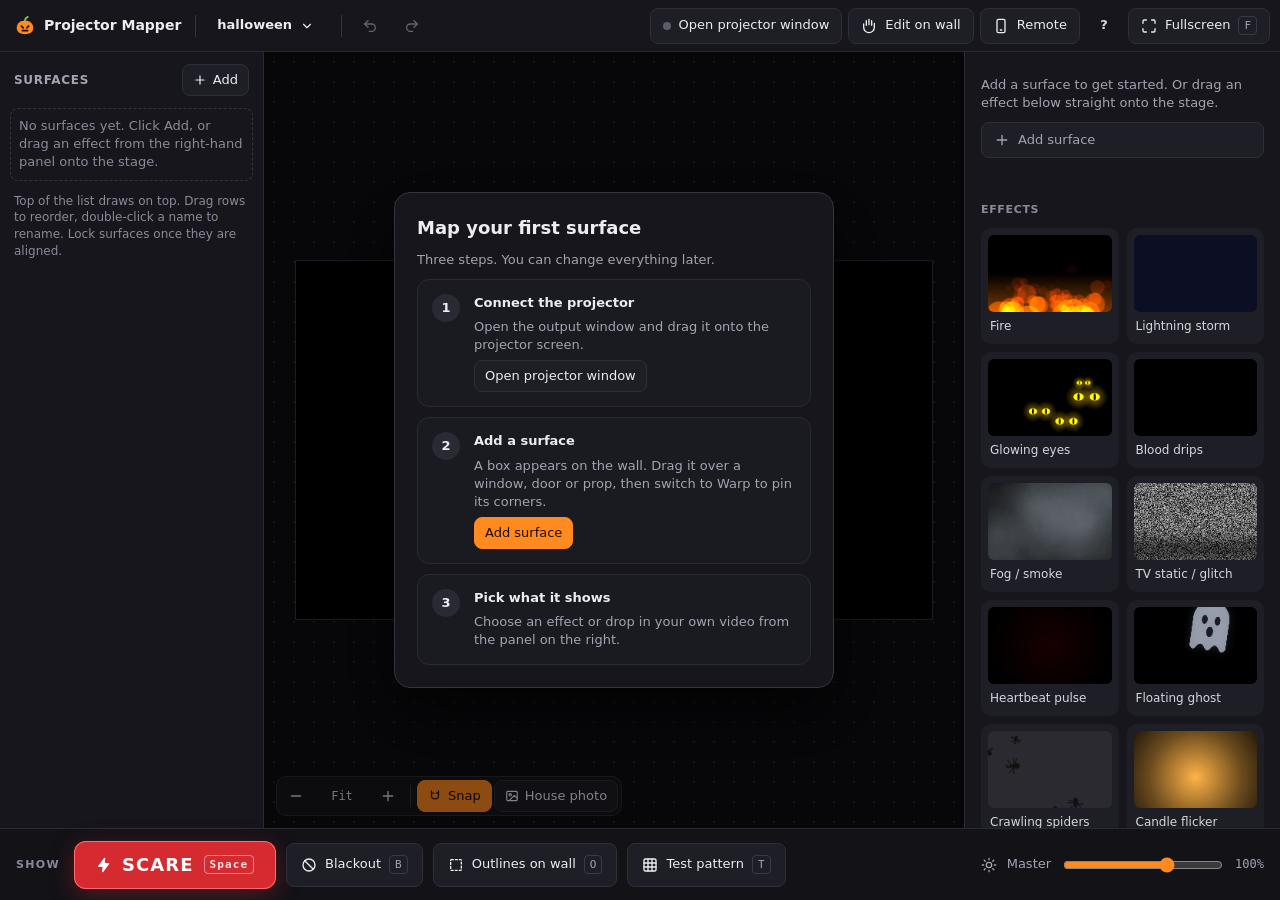
==== index.html @ 50396c82 "Build the redesigned editor Rebuilds the editor around a stage-first layout:  - Move, resize (8 hand" ====
<!doctype html>
<html lang="en">
<head>
<meta charset="utf-8">
<meta name="viewport" content="width=device-width, initial-scale=1">
<title>Projector Mapper</title>
<link rel="icon" href="data:,">
<link rel="stylesheet" href="css/style.css">
</head>
<body>
<svg width="0" height="0" style="position:absolute" aria-hidden="true">
  <defs>
    <symbol id="i-undo" viewBox="0 0 24 24"><path d="M9 14 4 9l5-5"/><path d="M4 9h10.5a5.5 5.5 0 0 1 0 11H11"/></symbol>
    <symbol id="i-redo" viewBox="0 0 24 24"><path d="m15 14 5-5-5-5"/><path d="M20 9H9.5a5.5 5.5 0 0 0 0 11H13"/></symbol>
    <symbol id="i-chev" viewBox="0 0 24 24"><path d="m6 9 6 6 6-6"/></symbol>
    <symbol id="i-max" viewBox="0 0 24 24"><path d="M8 3H5a2 2 0 0 0-2 2v3M21 8V5a2 2 0 0 0-2-2h-3M3 16v3a2 2 0 0 0 2 2h3M16 21h3a2 2 0 0 0 2-2v-3"/></symbol>
    <symbol id="i-min" viewBox="0 0 24 24"><path d="M8 3v3a2 2 0 0 1-2 2H3M21 8h-3a2 2 0 0 1-2-2V3M3 16h3a2 2 0 0 1 2 2v3M16 21v-3a2 2 0 0 1 2-2h3"/></symbol>
    <symbol id="i-phone" viewBox="0 0 24 24"><rect x="6" y="2" width="12" height="20" rx="2"/><path d="M11 18h2"/></symbol>
    <symbol id="i-eye" viewBox="0 0 24 24"><path d="M2 12s3.5-7 10-7 10 7 10 7-3.5 7-10 7S2 12 2 12z"/><circle cx="12" cy="12" r="3"/></symbol>
    <symbol id="i-eyeoff" viewBox="0 0 24 24"><path d="M2 12s3.5-7 10-7 10 7 10 7-3.5 7-10 7S2 12 2 12z"/><circle cx="12" cy="12" r="3"/><path d="M3 3l18 18"/></symbol>
    <symbol id="i-lock" viewBox="0 0 24 24"><rect x="4" y="11" width="16" height="10" rx="2"/><path d="M8 11V7a4 4 0 0 1 8 0v4"/></symbol>
    <symbol id="i-unlock" viewBox="0 0 24 24"><rect x="4" y="11" width="16" height="10" rx="2"/><path d="M8 11V7a4 4 0 0 1 7.5-2"/></symbol>
    <symbol id="i-plus" viewBox="0 0 24 24"><path d="M12 5v14M5 12h14"/></symbol>
    <symbol id="i-minus" viewBox="0 0 24 24"><path d="M5 12h14"/></symbol>
    <symbol id="i-resize" viewBox="0 0 24 24"><path d="M5 9l-3 3 3 3M9 5l3-3 3 3M15 19l-3 3-3-3M19 9l3 3-3 3M2 12h20M12 2v20"/></symbol>
    <symbol id="i-warp" viewBox="0 0 24 24"><path d="M4 5l16 3-2 12-13-3z"/></symbol>
    <symbol id="i-copy" viewBox="0 0 24 24"><rect x="9" y="9" width="12" height="12" rx="2"/><path d="M5 15V5a2 2 0 0 1 2-2h10"/></symbol>
    <symbol id="i-trash" viewBox="0 0 24 24"><path d="M3 6h18M8 6V4h8v2M6 6l1 14h10l1-14"/></symbol>
    <symbol id="i-zap" viewBox="0 0 24 24"><path d="M13 2 4 14h7l-1 8 9-12h-7z" fill="currentColor"/></symbol>
    <symbol id="i-black" viewBox="0 0 24 24"><circle cx="12" cy="12" r="9"/><path d="M5.6 5.6l12.8 12.8"/></symbol>
    <symbol id="i-outline" viewBox="0 0 24 24"><rect x="4" y="4" width="16" height="16" rx="1" stroke-dasharray="3 3"/></symbol>
    <symbol id="i-grid" viewBox="0 0 24 24"><rect x="3" y="3" width="18" height="18" rx="2"/><path d="M3 9h18M3 15h18M9 3v18M15 3v18"/></symbol>
    <symbol id="i-sun" viewBox="0 0 24 24"><circle cx="12" cy="12" r="4"/><path d="M12 2v2M12 20v2M2 12h2M20 12h2M4.9 4.9l1.4 1.4M17.7 17.7l1.4 1.4M4.9 19.1l1.4-1.4M17.7 6.3l1.4-1.4"/></symbol>
    <symbol id="i-magnet" viewBox="0 0 24 24"><path d="M6 3v8a6 6 0 0 0 12 0V3"/><path d="M6 7h4M14 7h4"/></symbol>
    <symbol id="i-image" viewBox="0 0 24 24"><rect x="3" y="4" width="18" height="16" rx="2"/><circle cx="9" cy="10" r="2"/><path d="M21 16l-5-5-9 9"/></symbol>
    <symbol id="i-check" viewBox="0 0 24 24"><path d="M20 6 9 17l-5-5"/></symbol>
    <symbol id="i-play" viewBox="0 0 24 24"><path d="M7 4v16l13-8z" fill="currentColor"/></symbol>
    <symbol id="i-projector" viewBox="0 0 24 24"><rect x="2" y="7" width="20" height="10" rx="2"/><circle cx="16" cy="12" r="2.5"/><path d="M6 17v2M18 17v2"/></symbol>
    <symbol id="i-hand" viewBox="0 0 24 24"><path d="M12 2v8M8 4v7M16 4v7M4 9v5a8 8 0 0 0 16 0V8"/></symbol>
    <symbol id="i-upload" viewBox="0 0 24 24"><path d="M12 16V4M7 9l5-5 5 5M4 20h16"/></symbol>
    <symbol id="i-grip" viewBox="0 0 24 24"><circle cx="9" cy="6" r="1"/><circle cx="15" cy="6" r="1"/><circle cx="9" cy="12" r="1"/><circle cx="15" cy="12" r="1"/><circle cx="9" cy="18" r="1"/><circle cx="15" cy="18" r="1"/></symbol>
  </defs>
</svg>

<header class="topbar">
  <div class="brand">
    <svg class="logo" viewBox="0 0 24 24" aria-hidden="true"><path d="M12 6c5 0 9 3 9 8s-4 7-9 7-9-2-9-7 4-8 9-8z" fill="#ff8a1f"/><path d="M12 6c0-2 1-3 3-4" stroke="#7bbf5a" stroke-width="2" fill="none" stroke-linecap="round"/><path d="M8 12l2 2M16 12l-2 2M9 17h6" stroke="#1a0d00" stroke-width="1.8" stroke-linecap="round"/></svg>
    <span>Projector Mapper</span>
  </div>
  <span class="vsep"></span>
  <div class="menu-wrap">
    <button id="projBtn" class="ghost strong" aria-haspopup="true" aria-expanded="false"><span id="projTitle">halloween</span><svg class="i sm"><use href="#i-chev"/></svg></button>
    <div id="projMenu" class="popover" hidden>
      <label class="pfield">Project name<input id="projName" type="text" spellcheck="false"></label>
      <button id="mSave" class="mi">Save to this computer<kbd>Ctrl S</kbd></button>
      <button id="mNew" class="mi">New empty project</button>
      <div class="msub">Open a saved project</div>
      <div id="projList" class="mlist"></div>
      <div class="mrow"><button id="mExport" class="btn sm">Export JSON</button><button id="mImport" class="btn sm">Import JSON</button></div>
    </div>
  </div>
  <span id="saveStatus" class="dim small"></span>
  <span class="vsep"></span>
  <button id="btnUndo" class="icon" aria-label="Undo" title="Undo · Ctrl+Z"><svg class="i"><use href="#i-undo"/></svg></button>
  <button id="btnRedo" class="icon" aria-label="Redo" title="Redo · Ctrl+Shift+Z"><svg class="i"><use href="#i-redo"/></svg></button>
  <div class="spacer"></div>
  <button id="btnOutput" class="btn outpill" title="Open or focus the projector window"><span class="dot"></span><span id="outStatus">Open projector window</span></button>
  <button id="btnWall" class="btn" aria-pressed="false" title="Show handles on the projector and drag them there, while looking at the real object"><svg class="i"><use href="#i-hand"/></svg>Edit on wall</button>
  <div class="menu-wrap">
    <button id="btnRemote" class="btn" aria-haspopup="true" aria-expanded="false"><svg class="i"><use href="#i-phone"/></svg>Remote</button>
    <div id="remoteMenu" class="popover right" hidden>
      <div class="ptitle">Phone remote</div>
      <p class="dim">On a phone on the same Wi‑Fi, open:</p>
      <code id="remoteUrl" class="bigcode">…</code>
      <p class="dim small">Big SCARE, BLACKOUT and outline buttons. Works while this editor is open.</p>
    </div>
  </div>
  <button id="btnHelp" class="icon" aria-label="Keyboard shortcuts" title="Keyboard shortcuts · ?"><b>?</b></button>
  <button id="btnFull" class="btn" title="Fullscreen editing · F"><svg class="i"><use href="#i-max"/></svg>Fullscreen<kbd>F</kbd></button>
</header>

<main>
  <aside class="panel left" aria-label="Surfaces">
    <div class="phead"><h2>Surfaces</h2><button id="btnAdd" class="btn sm"><svg class="i sm"><use href="#i-plus"/></svg>Add</button></div>
    <ul id="surfaceList" class="layers"></ul>
    <p class="hint">Top of the list draws on top. Drag rows to reorder, double-click a name to rename. Lock surfaces once they are aligned.</p>
  </aside>

  <section class="stage" id="stage">
    <canvas id="gl"></canvas>
    <canvas id="ov" tabindex="0" aria-label="Projector stage: drag surfaces to move, handles to resize"></canvas>

    <div id="ctxbar" class="ctxbar" hidden>
      <div class="seg">
        <button data-mode="transform" title="Move, resize and rotate"><svg class="i"><use href="#i-resize"/></svg>Resize</button>
        <button data-mode="warp" title="Corner-pin warp · W"><svg class="i"><use href="#i-warp"/></svg>Warp</button>
      </div>
      <span class="vsep"></span>
      <button id="ctxContent" class="ghost" title="Change what this surface shows"><span id="ctxThumb" class="thumb"></span><span id="ctxLabel"></span><svg class="i sm"><use href="#i-chev"/></svg></button>
      <span class="vsep"></span>
      <button id="ctxDup" class="icon" aria-label="Duplicate" title="Duplicate · Ctrl+D"><svg class="i"><use href="#i-copy"/></svg></button>
      <button id="ctxLock" class="icon" aria-label="Lock position" title="Lock position · L"><svg class="i"><use href="#i-unlock"/></svg></button>
      <button id="ctxDel" class="icon danger-text" aria-label="Delete" title="Delete · Del"><svg class="i"><use href="#i-trash"/></svg></button>
    </div>
    <div id="lockbar" class="ctxbar" hidden><svg class="i"><use href="#i-lock"/></svg><span>Locked in place</span><button id="lockUnlock" class="btn sm">Unlock</button></div>

    <div id="firstRun" class="firstrun" hidden>
      <div class="frcard">
        <h3>Map your first surface</h3>
        <p class="dim">Three steps. You can change everything later.</p>
        <div id="frStep1" class="step"><span class="num"><b>1</b><svg class="i"><use href="#i-check"/></svg></span><div><b>Connect the projector</b><p id="frOutputText" class="dim"></p><button id="frOpenOutput" class="btn sm">Open projector window</button></div></div>
        <div class="step"><span class="num"><b>2</b></span><div><b>Add a surface</b><p class="dim">A box appears on the wall. Drag it over a window, door or prop, then switch to Warp to pin its corners.</p><button id="frAdd" class="btn on sm">Add surface</button></div></div>
        <div class="step"><span class="num"><b>3</b></span><div><b>Pick what it shows</b><p class="dim">Choose an effect or drop in your own video from the panel on the right.</p></div></div>
      </div>
    </div>

    <div class="stagectl">
      <button id="zoomOut" class="icon" aria-label="Zoom out" title="Zoom out · −"><svg class="i"><use href="#i-minus"/></svg></button>
      <button id="zoomLabel" class="ghost mono" title="Fit to window · 0">Fit</button>
      <button id="zoomIn" class="icon" aria-label="Zoom in" title="Zoom in · +"><svg class="i"><use href="#i-plus"/></svg></button>
      <span class="vsep"></span>
      <button id="btnSnap" class="btn sm on" aria-pressed="true" title="Snap to edges, centres and other surfaces (hold Ctrl/⌘ while dragging to ignore)"><svg class="i sm"><use href="#i-magnet"/></svg>Snap</button>
      <div class="menu-wrap">
        <button id="btnRef" class="btn sm" aria-haspopup="true" aria-expanded="false" title="Trace over a photo of the real object"><svg class="i sm"><use href="#i-image"/></svg>House photo</button>
        <div id="refMenu" class="popover up" hidden>
          <div class="ptitle">Tracing photo</div>
          <p class="dim small">A photo of the house shown dimmed on this stage only, never on the projector. Take it from where the projector stands.</p>
          <div class="mrow"><button id="refChoose" class="btn sm"><svg class="i sm"><use href="#i-upload"/></svg>Choose photo</button><button id="refCam" class="btn sm">Use webcam</button></div>
          <label class="check"><input id="refShow" type="checkbox"> Show on stage</label>
          <label class="pfield">Opacity<input id="refOpacity" type="range" min="0.05" max="1" step="0.05"></label>
          <button id="refRemove" class="mi danger-text">Remove photo</button>
        </div>
      </div>
    </div>
    <div id="readout" class="readout mono" hidden></div>

    <div id="fsPill" class="fspill">
      <button id="fsExit" class="btn"><svg class="i"><use href="#i-min"/></svg>Exit<kbd>Esc</kbd></button>
      <span class="vsep"></span>
      <div class="seg">
        <button data-mode="transform">Resize</button>
        <button data-mode="warp">Warp</button>
      </div>
      <button id="fsUndo" class="icon" aria-label="Undo"><svg class="i"><use href="#i-undo"/></svg></button>
      <span id="fsSel" class="mono dim fssel"></span>
      <span class="vsep"></span>
      <button id="fsBlack" class="btn" aria-pressed="false">Blackout</button>
      <button id="fsScare" class="scare sm"><svg class="i"><use href="#i-zap"/></svg>SCARE</button>
    </div>
    <div id="fsHint" class="fshint">Toolbar hides after 2 s · move to the top edge to bring it back · Esc exits</div>
  </section>

  <aside class="panel right" id="inspector" aria-label="Inspector"></aside>
</main>

<footer class="showbar">
  <span class="showlabel">SHOW</span>
  <button id="btnScare" class="scare" title="Fire every surface's scare · Space"><svg class="i"><use href="#i-zap"/></svg>SCARE<kbd>Space</kbd></button>
  <button id="btnBlackout" class="btn tall" aria-pressed="false"><svg class="i"><use href="#i-black"/></svg>Blackout<kbd>B</kbd></button>
  <button id="btnOutlines" class="btn tall" aria-pressed="false"><svg class="i"><use href="#i-outline"/></svg>Outlines on wall<kbd>O</kbd></button>
  <button id="btnTest" class="btn tall" aria-pressed="false"><svg class="i"><use href="#i-grid"/></svg>Test pattern<kbd>T</kbd></button>
  <div class="spacer"></div>
  <svg class="i dim" aria-hidden="true"><use href="#i-sun"/></svg>
  <label for="master" class="dim">Master</label>
  <input type="range" id="master" min="0" max="1.5" step="0.01" value="1">
  <span id="masterVal" class="mono dim small">100%</span>
</footer>

<div id="helpModal" class="modal" hidden>
  <div class="mcard" role="dialog" aria-modal="true" aria-labelledby="helpTitle">
    <div class="mhead"><h3 id="helpTitle">Keyboard shortcuts</h3><button id="helpClose" class="icon" aria-label="Close">✕</button></div>
    <div class="keys">
      <div><h4>Editing</h4>
        <dl>
          <dt>Drag surface</dt><dd>Move (snaps; hold Ctrl/⌘ to move freely)</dd>
          <dt>Drag handle</dt><dd>Resize · Shift keeps proportions · Alt from centre</dd>
          <dt>Round handle</dt><dd>Rotate · Shift snaps to 15°</dd>
          <dt><kbd>W</kbd> or double-click</dt><dd>Switch Resize / Warp</dd>
          <dt><kbd>Tab</kbd></dt><dd>Next corner (Warp)</dd>
          <dt><kbd>←↑→↓</kbd></dt><dd>Nudge 1 px · Shift 10 px</dd>
          <dt><kbd>Ctrl D</kbd></dt><dd>Duplicate</dd>
          <dt><kbd>L</kbd></dt><dd>Lock / unlock</dd>
          <dt><kbd>Del</kbd></dt><dd>Delete</dd>
          <dt><kbd>Ctrl Z</kbd> / <kbd>Ctrl Shift Z</kbd></dt><dd>Undo / redo</dd>
          <dt><kbd>1</kbd>–<kbd>9</kbd></dt><dd>Select surface</dd>
          <dt><kbd>Esc</kbd></dt><dd>Clear corner, then selection</dd>
        </dl>
      </div>
      <div><h4>View</h4>
        <dl>
          <dt><kbd>F</kbd></dt><dd>Fullscreen editing</dd>
          <dt>Scroll / pinch</dt><dd>Zoom at the cursor</dd>
          <dt>Drag empty stage</dt><dd>Pan (or middle / right drag)</dd>
          <dt><kbd>+</kbd> <kbd>−</kbd> <kbd>0</kbd></dt><dd>Zoom in / out / fit</dd>
        </dl>
        <h4>Show</h4>
        <dl>
          <dt><kbd>Space</kbd></dt><dd>SCARE</dd>
          <dt><kbd>B</kbd></dt><dd>Blackout</dd>
          <dt><kbd>O</kbd></dt><dd>Outlines on wall</dd>
          <dt><kbd>T</kbd></dt><dd>Test pattern</dd>
          <dt><kbd>Ctrl S</kbd></dt><dd>Save project</dd>
          <dt><kbd>?</kbd></dt><dd>This sheet</dd>
        </dl>
      </div>
    </div>
  </div>
</div>

<div id="camModal" class="modal" hidden>
  <div class="mcard" role="dialog" aria-modal="true" aria-labelledby="camTitle">
    <div class="mhead"><h3 id="camTitle">Take a tracing photo</h3><button id="camClose" class="icon" aria-label="Close">✕</button></div>
    <p class="dim">Point the camera at the house from as close to the projector as you can.</p>
    <video id="camVideo" autoplay playsinline muted></video>
    <div class="mrow end"><button id="camShot" class="btn on">Capture</button></div>
  </div>
</div>

<div id="dropHint">Drop videos or images to add them to My media</div>
<div id="toast" role="status" aria-live="polite"></div>
<input type="file" id="importFile" hidden accept=".json,application/json">
<input type="file" id="refFile" hidden accept="image/*">
<input type="file" id="uploadFile" hidden multiple accept="video/*,image/*">
<script type="module" src="js/editor.js"></script>
</body>
</html>
---- css/style.css ----
:root {
  --bg: #0d0d11; --panel: #16161c; --panel2: #1e1e26; --raised: #1b1b22; --field: #0f0f14;
  --line: #2a2a34; --line2: #34343f; --text: #ececf1; --dim: #a3a3b2; --faint: #8a8a9a;
  --accent: #ff8a1f; --on-accent: #1a0d00; --accent-soft: #2a1d10;
  --scare: #d42a30; --live: #34d399; --guide: #ff5ad1;
  --mono: "JetBrains Mono", ui-monospace, SFMono-Regular, Menlo, Consolas, monospace;
}
* { box-sizing: border-box; }
[hidden] { display: none !important; }
html, body { margin: 0; height: 100%; background: var(--bg); color: var(--text); font: 13px/1.4 Inter, system-ui, -apple-system, "Segoe UI", sans-serif; }
body { display: flex; flex-direction: column; overflow: hidden; }
button { font: inherit; color: inherit; cursor: pointer; }
button:focus-visible, input:focus-visible, select:focus-visible, [tabindex]:focus-visible { outline: 2px solid var(--accent); outline-offset: 1px; }
#ov:focus-visible { outline: none; }
.i { width: 16px; height: 16px; flex: none; fill: none; stroke: currentColor; stroke-width: 2; stroke-linecap: round; stroke-linejoin: round; }
.i.sm { width: 14px; height: 14px; }
.dim { color: var(--dim); } .small { font-size: 12px; } .mono { font-family: var(--mono); font-size: 12px; }
.danger-text { color: #ff8a8d !important; }
.spacer { flex: 1; }
.vsep { width: 1px; height: 22px; background: var(--line2); flex: none; margin: 0 4px; }
kbd { font-family: var(--mono); font-size: 11px; padding: 1px 5px; border-radius: 4px; border: 1px solid #3a3a47; color: var(--dim); background: transparent; white-space: nowrap; }
code { font-family: var(--mono); background: var(--field); padding: 1px 4px; border-radius: 4px; }
p { margin: 0; }

/* buttons */
.btn { display: inline-flex; align-items: center; gap: 8px; height: 36px; padding: 0 12px; border-radius: 8px; border: 1px solid #2f2f3a; background: var(--panel2); white-space: nowrap; }
.btn:hover { background: #272731; border-color: #3a3a47; }
.btn.sm { height: 32px; padding: 0 10px; gap: 6px; }
.btn.tall { height: 44px; padding: 0 14px; }
.btn.on, .btn[aria-pressed="true"] { background: var(--accent); border-color: var(--accent); color: var(--on-accent); }
.btn.on kbd, .btn[aria-pressed="true"] kbd { border-color: rgba(26,13,0,.4); color: var(--on-accent); }
.btn:disabled, .icon:disabled { opacity: .4; cursor: default; }
.icon { display: inline-flex; align-items: center; justify-content: center; width: 36px; height: 36px; border-radius: 8px; border: 1px solid transparent; background: transparent; color: #d6d6de; flex: none; }
.icon:hover:not(:disabled) { background: #24242d; color: #fff; }
.ghost { display: inline-flex; align-items: center; gap: 8px; height: 36px; padding: 0 10px; border-radius: 8px; border: 1px solid transparent; background: transparent; color: #d6d6de; }
.ghost:hover { background: #24242d; color: #fff; }
.ghost.strong { font-weight: 600; color: var(--text); }
.seg { display: flex; gap: 2px; padding: 2px; border-radius: 8px; background: var(--field); border: 1px solid var(--line); }
.seg button { flex: 1; display: inline-flex; align-items: center; justify-content: center; gap: 6px; height: 30px; padding: 0 10px; border: 0; border-radius: 6px; background: transparent; color: #c4c4cf; white-space: nowrap; }
.seg button:hover { color: #fff; }
.seg button.on { background: var(--accent); color: var(--on-accent); }

/* top bar */
.topbar { display: flex; align-items: center; gap: 6px; height: 52px; padding: 0 10px 0 14px; background: var(--panel); border-bottom: 1px solid var(--line); flex: none; }
.brand { display: flex; align-items: center; gap: 8px; font-weight: 700; font-size: 14px; margin-right: 4px; }
.logo { width: 22px; height: 22px; }
.outpill .dot { width: 8px; height: 8px; border-radius: 4px; background: #5c5c6a; }
.outpill.live { background: #11241d; border-color: #1f4d3c; }
.outpill.live .dot { background: var(--live); box-shadow: 0 0 8px var(--live); }
#btnWall[aria-pressed="true"] { background: var(--live); border-color: var(--live); color: #04160e; }

/* popovers */
.menu-wrap { position: relative; }
.popover { position: absolute; top: calc(100% + 6px); left: 0; z-index: 40; min-width: 280px; padding: 10px; border-radius: 12px; background: var(--raised); border: 1px solid var(--line2); box-shadow: 0 16px 40px rgba(0,0,0,.55); display: flex; flex-direction: column; gap: 8px; }
.popover.right { left: auto; right: 0; }
.popover.up { top: auto; bottom: calc(100% + 8px); }
.ptitle { font-weight: 600; font-size: 14px; }
.pfield { display: flex; flex-direction: column; gap: 6px; color: var(--dim); font-size: 12px; }
.mi { display: flex; align-items: center; justify-content: space-between; gap: 12px; width: 100%; height: 36px; padding: 0 10px; border: 0; border-radius: 8px; background: transparent; text-align: left; }
.mi:hover { background: #24242d; }
.msub { font-size: 11px; font-weight: 600; letter-spacing: .06em; text-transform: uppercase; color: var(--faint); margin-top: 4px; padding: 0 2px; }
.mlist { display: flex; flex-direction: column; max-height: 220px; overflow: auto; }
.mlist .empty { color: var(--faint); padding: 6px 10px; }
.mrow { display: flex; gap: 8px; flex-wrap: wrap; }
.mrow.end { justify-content: flex-end; }
.bigcode { display: block; padding: 10px; font-size: 13px; color: var(--accent); user-select: all; word-break: break-all; }
.check { display: inline-flex; gap: 8px; align-items: center; color: var(--dim); }
input[type=text], input[type=number], select { background: var(--field); color: var(--text); border: 1px solid #2f2f3a; border-radius: 8px; height: 34px; padding: 0 10px; font: inherit; min-width: 0; }
input[type=range] { accent-color: var(--accent); min-width: 0; }
input[type=color] { width: 44px; height: 30px; padding: 0 2px; background: var(--field); border: 1px solid #2f2f3a; border-radius: 6px; }

/* layout */
main { flex: 1; display: flex; min-height: 0; }
.panel { background: var(--panel); overflow-y: auto; flex: none; }
.panel.left { width: 264px; border-right: 1px solid var(--line); padding: 12px 10px; display: flex; flex-direction: column; gap: 6px; }
.panel.right { width: 316px; border-left: 1px solid var(--line); display: flex; flex-direction: column; }
.phead { display: flex; align-items: center; justify-content: space-between; padding: 0 4px 6px; }
.phead h2, .ihead h2 { margin: 0; font-size: 12px; font-weight: 600; letter-spacing: .06em; text-transform: uppercase; color: var(--dim); }
.hint { color: var(--faint); font-size: 12px; margin: 6px 4px; }

/* layer list */
.layers { list-style: none; margin: 0; padding: 0; display: flex; flex-direction: column; gap: 2px; }
.layers li { display: flex; align-items: center; gap: 2px; border-radius: 8px; border: 1px solid transparent; padding-right: 2px; }
.layers li:hover { background: var(--panel2); }
.layers li.sel { background: var(--accent-soft); border-color: var(--accent); }
.layers li.dragging { opacity: .4; }
.layers li.drop-above { box-shadow: 0 -2px 0 var(--accent); }
.layers li.drop-below { box-shadow: 0 2px 0 var(--accent); }
.layers .lmain { flex: 1; display: flex; align-items: center; gap: 9px; min-width: 0; height: 50px; padding: 0 0 0 4px; border: 0; background: transparent; text-align: left; cursor: grab; }
.layers .grip { width: 12px; color: #55556a; }
.layers .num { width: 14px; font-family: var(--mono); font-size: 11px; color: var(--faint); text-align: right; }
.layers .lthumb { width: 44px; height: 30px; border-radius: 5px; flex: none; background: #000 center/cover no-repeat; box-shadow: 0 0 0 1px rgba(255,255,255,.12) inset; }
.layers .ltext { display: flex; flex-direction: column; min-width: 0; }
.layers .lname { font-weight: 500; white-space: nowrap; overflow: hidden; text-overflow: ellipsis; }
.layers .lfx { font-size: 11px; color: var(--faint); white-space: nowrap; overflow: hidden; text-overflow: ellipsis; }
.layers li.hidden-s .lname, .layers li.hidden-s .lthumb { opacity: .45; }
.layers .icon { width: 28px; height: 28px; color: #6f6f7e; }
.layers .icon .i { width: 15px; height: 15px; }
.layers .icon.on { color: var(--accent); }
.layers input { height: 28px; width: 100%; }
.layers .empty { color: var(--faint); padding: 8px; border: 1px dashed var(--line2); border-radius: 8px; }

/* stage */
.stage { flex: 1; position: relative; min-width: 0; overflow: hidden; background-color: var(--bg); background-image: radial-gradient(#22222b 1px, transparent 1px); background-size: 20px 20px; }
#gl { position: absolute; background: #000; }
#ov { position: absolute; inset: 0; width: 100%; height: 100%; touch-action: none; }
.ctxbar { position: absolute; left: 0; top: 0; z-index: 10; display: flex; align-items: center; gap: 2px; padding: 4px; border-radius: 12px; background: var(--raised); border: 1px solid var(--line2); box-shadow: 0 10px 30px rgba(0,0,0,.5); }
.ctxbar[hidden] { display: none; }
#lockbar { gap: 8px; padding: 4px 4px 4px 12px; color: #c4c4cf; }
.thumb { width: 24px; height: 18px; border-radius: 4px; background: #000 center/cover no-repeat; box-shadow: 0 0 0 1px rgba(255,255,255,.15) inset; flex: none; }
#ctxLabel { max-width: 140px; overflow: hidden; text-overflow: ellipsis; white-space: nowrap; }
.stagectl { position: absolute; left: 12px; bottom: 12px; z-index: 5; display: flex; align-items: center; gap: 2px; padding: 3px; border-radius: 10px; background: var(--panel); border: 1px solid var(--line); }
.stagectl .icon { width: 32px; height: 32px; }
#zoomLabel { width: 56px; justify-content: center; height: 32px; }
.readout { position: absolute; right: 12px; bottom: 12px; z-index: 5; height: 34px; display: flex; align-items: center; padding: 0 12px; border-radius: 8px; background: var(--panel); border: 1px solid var(--line); color: #c4c4cf; white-space: pre; }
.readout[hidden] { display: none; }
.firstrun { position: absolute; inset: 0; z-index: 8; display: flex; align-items: center; justify-content: center; background: rgba(0,0,0,.45); pointer-events: none; }
.firstrun[hidden] { display: none; }
.frcard { pointer-events: auto; width: min(440px, calc(100% - 32px)); display: flex; flex-direction: column; gap: 10px; padding: 22px; border-radius: 16px; background: var(--panel); border: 1px solid var(--line2); box-shadow: 0 24px 60px rgba(0,0,0,.6); }
.frcard h3 { margin: 0; font-size: 18px; }
.step { display: flex; gap: 14px; align-items: flex-start; padding: 14px; border-radius: 12px; background: #1a1a21; border: 1px solid var(--line); }
.step > div { display: flex; flex-direction: column; gap: 6px; align-items: flex-start; }
.step .num { flex: none; width: 28px; height: 28px; border-radius: 14px; display: flex; align-items: center; justify-content: center; background: var(--line); }
.step .num .i { display: none; }
.step.done .num { background: var(--live); color: #04160e; }
.step.done .num b { display: none; }
.step.done .num .i { display: block; stroke-width: 3; }

/* while dragging a tile, floating cards get out of the way of the drop */
body.content-drag .firstrun, body.content-drag .frcard, body.content-drag .ctxbar { pointer-events: none; opacity: .25; }

/* fullscreen focus mode */
.fspill, .fshint { display: none; }
body.focus .topbar, body.focus .panel, body.focus .showbar { display: none; }
body.focus .stage { background: #000; }
body.focus .fspill { display: flex; position: absolute; left: 50%; top: 10px; transform: translateX(-50%); z-index: 20; align-items: center; gap: 4px; padding: 4px; border-radius: 14px; background: rgba(22,22,28,.92); border: 1px solid var(--line2); box-shadow: 0 10px 30px rgba(0,0,0,.6); transition: opacity .3s, transform .3s; }
body.focus .fshint { display: block; position: absolute; left: 50%; bottom: 12px; transform: translateX(-50%); z-index: 20; padding: 6px 12px; border-radius: 8px; background: rgba(22,22,28,.85); color: #c4c4cf; font-size: 12px; transition: opacity .6s; }
body.focus.idle .fspill { opacity: 0; transform: translate(-50%, -12px); pointer-events: none; }
body.focus.idle .fshint, body.focus.hint-off .fshint { opacity: 0; }
body.focus .stagectl, body.focus .readout { opacity: .85; }
.fssel { padding: 0 8px; white-space: pre; }

/* show bar */
.showbar { display: flex; align-items: center; gap: 10px; height: 72px; padding: 0 16px; background: #121217; border-top: 1px solid var(--line); flex: none; }
.showlabel { font-size: 11px; font-weight: 700; letter-spacing: .12em; color: var(--faint); margin-right: 4px; }
.scare { display: inline-flex; align-items: center; gap: 10px; height: 48px; padding: 0 22px; border-radius: 12px; border: 0; background: var(--scare); color: #fff; font-weight: 800; font-size: 18px; letter-spacing: .06em; box-shadow: 0 0 0 1px #ff6b70 inset, 0 6px 24px rgba(212,42,48,.35); }
.scare:hover { background: #e0353b; }
.scare kbd { color: #ffe1e2; border-color: rgba(255,255,255,.45); }
.scare.sm { height: 36px; font-size: 14px; padding: 0 14px; }
.scare.fire { background: #ff4046; box-shadow: 0 0 0 1px #fff inset, 0 0 30px rgba(255,64,70,.8); }
#master { width: 160px; }

/* inspector */
.ihead { padding: 14px 16px 0; display: flex; flex-direction: column; gap: 4px; }
.ihead input { height: 34px; font-size: 15px; font-weight: 600; background: transparent; border-color: transparent; padding: 0 6px; margin-left: -7px; }
.ihead input:hover { border-color: var(--line2); }
.ihead input:focus { background: var(--field); border-color: var(--accent); }
.tabs { display: flex; padding: 4px 8px 0; border-bottom: 1px solid var(--line); }
.tabs button { flex: 1; height: 38px; border: 0; border-bottom: 2px solid transparent; background: transparent; color: var(--dim); font-weight: 500; }
.tabs button:hover { color: #fff; }
.tabs button.on { color: #fff; border-bottom-color: var(--accent); }
.ibody { flex: 1; overflow-y: auto; padding: 16px; display: flex; flex-direction: column; gap: 14px; }
.ibody h4 { margin: 4px 0 -4px; font-size: 11px; font-weight: 600; letter-spacing: .06em; text-transform: uppercase; color: var(--faint); }
.irow { display: grid; grid-template-columns: 92px 1fr 40px; align-items: center; gap: 8px; }
.irow > label, .irow > span:first-child { color: var(--dim); font-size: 12px; }
.irow .val { font-family: var(--mono); font-size: 11px; color: var(--faint); text-align: right; }
.irow.wide { grid-template-columns: 92px 1fr; }
.tiles { display: grid; grid-template-columns: repeat(2, minmax(0, 1fr)); gap: 8px; }
.tile { display: flex; flex-direction: column; gap: 6px; padding: 5px; border-radius: 10px; border: 2px solid transparent; background: var(--panel2); color: #d6d6de; text-align: left; min-width: 0; }
.tile:hover { background: #262630; }
.tile.on { border-color: var(--accent); color: #fff; }
.tile canvas, .tile .timg { width: 100%; aspect-ratio: 16 / 10; border-radius: 6px; background: #000 center/cover no-repeat; display: block; }
.tile span { font-size: 12px; font-weight: 500; overflow: hidden; text-overflow: ellipsis; white-space: nowrap; padding: 0 2px 2px; }
.tile.none canvas, .tile.none .timg { display: flex; align-items: center; justify-content: center; color: var(--faint); background: repeating-linear-gradient(45deg, #15151b 0 8px, #1a1a21 8px 16px); }
.numgrid { display: grid; grid-template-columns: repeat(2, minmax(0, 1fr)); gap: 8px; }
.num-in { display: flex; align-items: center; gap: 6px; height: 34px; padding: 0 0 0 10px; border-radius: 8px; background: var(--field); border: 1px solid #2f2f3a; }
.num-in:focus-within { border-color: var(--accent); }
.num-in span { color: var(--faint); font-size: 12px; min-width: 14px; }
.num-in input { flex: 1; height: 32px; border: 0; background: transparent; font-family: var(--mono); font-size: 12px; padding: 0 8px 0 0; width: 100%; }
details { border-top: 1px solid var(--line); padding-top: 10px; }
summary { cursor: pointer; color: var(--dim); font-weight: 500; }
details[open] summary { margin-bottom: 10px; }
.details-body { display: flex; flex-direction: column; gap: 10px; }
.empty-ins { padding: 24px 16px; color: var(--dim); display: flex; flex-direction: column; gap: 10px; }
.medianote { color: var(--faint); font-size: 12px; }

/* modal, toast, drop */
.modal { position: fixed; inset: 0; z-index: 60; display: flex; align-items: center; justify-content: center; background: rgba(0,0,0,.6); }
.modal[hidden] { display: none; }
.mcard { width: min(760px, calc(100% - 32px)); max-height: calc(100% - 32px); overflow: auto; padding: 20px; border-radius: 16px; background: var(--panel); border: 1px solid var(--line2); display: flex; flex-direction: column; gap: 12px; }
.mhead { display: flex; align-items: center; justify-content: space-between; }
.mhead h3 { margin: 0; font-size: 18px; }
.keys { display: grid; grid-template-columns: repeat(auto-fit, minmax(300px, 1fr)); gap: 24px; }
.keys h4 { margin: 0 0 8px; color: var(--accent); font-size: 12px; letter-spacing: .06em; text-transform: uppercase; }
.keys dl { display: grid; grid-template-columns: auto 1fr; gap: 6px 14px; margin: 0 0 14px; }
.keys dt { color: var(--text); white-space: nowrap; }
.keys dd { margin: 0; color: var(--dim); }
#camVideo { width: 100%; border-radius: 10px; background: #000; aspect-ratio: 16 / 9; }
#dropHint { position: fixed; inset: 0; display: none; align-items: center; justify-content: center; background: rgba(255,138,31,.16); border: 4px dashed var(--accent); font-size: 26px; font-weight: 700; color: #fff; pointer-events: none; z-index: 70; }
#dropHint.on { display: flex; }
#toast { position: fixed; left: 50%; top: 64px; transform: translateX(-50%); display: flex; align-items: center; gap: 12px; background: #24242d; color: #fff; padding: 8px 10px 8px 14px; border-radius: 10px; border: 1px solid var(--line2); box-shadow: 0 10px 30px rgba(0,0,0,.5); opacity: 0; transition: opacity .25s; pointer-events: none; z-index: 80; }
#toast.on { opacity: 1; pointer-events: auto; }
#toast:empty { padding: 0; }
#toast button { height: 28px; padding: 0 10px; border-radius: 6px; border: 0; background: var(--accent); color: var(--on-accent); font-weight: 600; }
body.focus #toast { top: 68px; }

@media (max-width: 1100px) {
  .panel.left { width: 210px; }
  .panel.right { width: 280px; }
  #btnWall, #btnRemote { padding: 0 8px; }
  .brand span { display: none; }
}
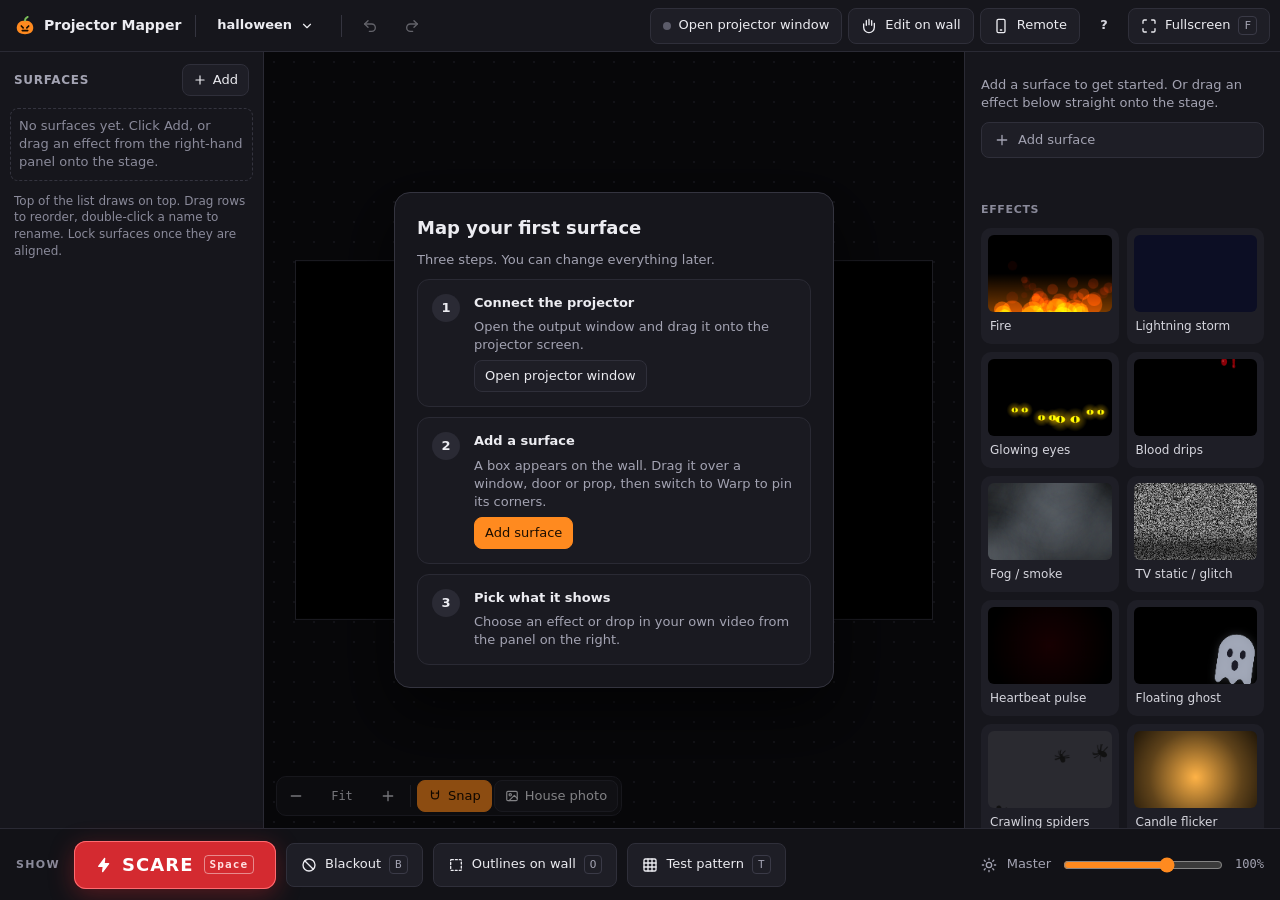
==== commit f204cb45: "Fix white outlines in fullscreen and other sweep bugs - Fullscreen editing is now a clean preview: n" ====
--- a/index.html
+++ b/index.html
@@ -147,7 +147,7 @@
       <button id="fsBlack" class="btn" aria-pressed="false">Blackout</button>
       <button id="fsScare" class="scare sm"><svg class="i"><use href="#i-zap"/></svg>SCARE</button>
     </div>
-    <div id="fsHint" class="fshint">Toolbar hides after 2 s · move to the top edge to bring it back · Esc exits</div>
+    <div id="fsHint" class="fshint">Click empty space for a clean preview · move to the top edge for the toolbar · Esc exits</div>
   </section>
 
   <aside class="panel right" id="inspector" aria-label="Inspector"></aside>
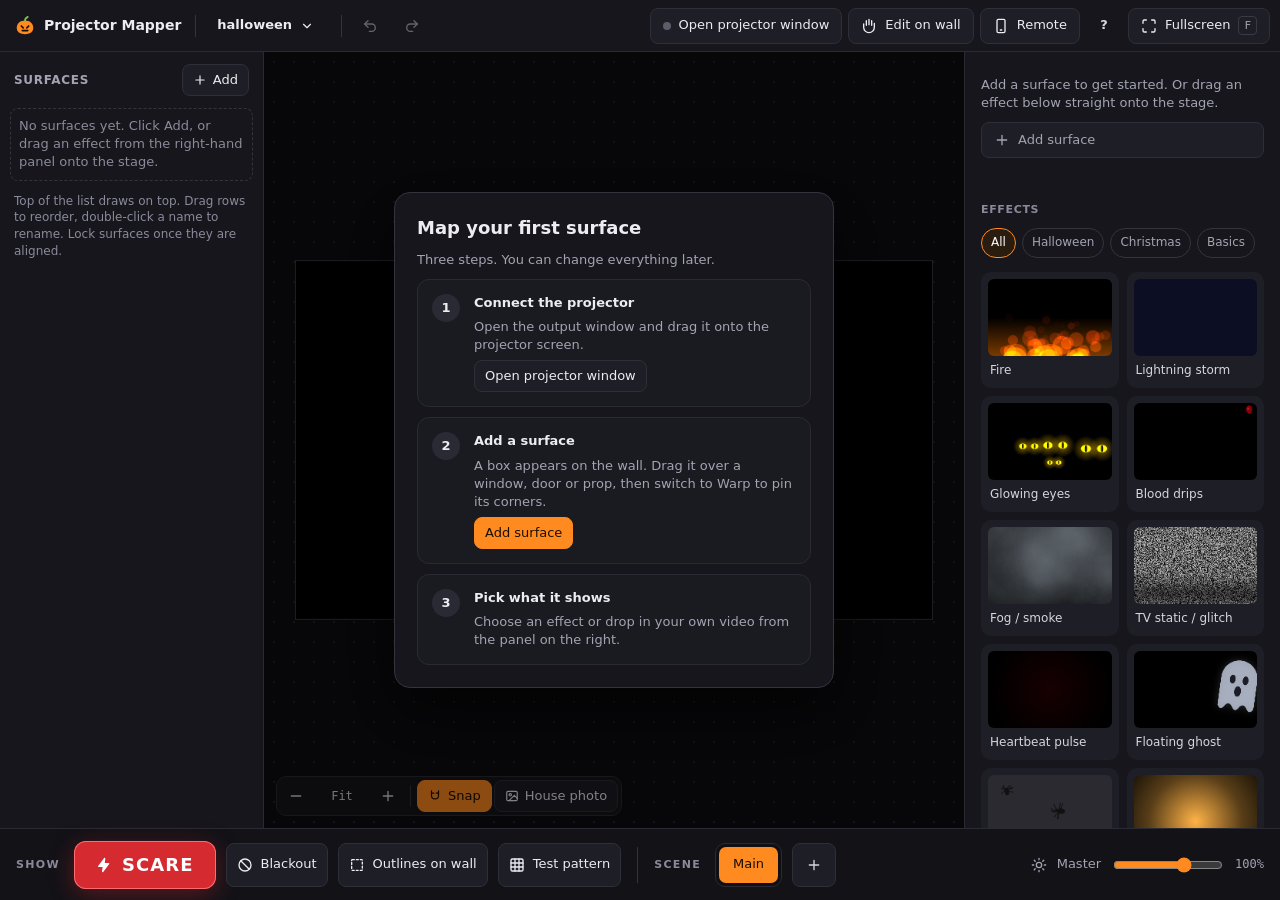
==== commit 233f630a: "Add Christmas effects, theme filters and scenes Christmas effects pack (js/effects-christmas.js): sn" ====
--- a/index.html
+++ b/index.html
@@ -159,6 +159,22 @@
   <button id="btnBlackout" class="btn tall" aria-pressed="false"><svg class="i"><use href="#i-black"/></svg>Blackout<kbd>B</kbd></button>
   <button id="btnOutlines" class="btn tall" aria-pressed="false"><svg class="i"><use href="#i-outline"/></svg>Outlines on wall<kbd>O</kbd></button>
   <button id="btnTest" class="btn tall" aria-pressed="false"><svg class="i"><use href="#i-grid"/></svg>Test pattern<kbd>T</kbd></button>
+  <span class="vsep tall"></span>
+  <span class="showlabel">SCENE</span>
+  <div id="sceneTabs" class="scenetabs" role="group" aria-label="Scenes"></div>
+  <div class="menu-wrap">
+    <button id="btnScene" class="icon tall" aria-label="Scene options and new scene" title="Rename, delete or add scenes" aria-haspopup="true" aria-expanded="false"><svg class="i"><use href="#i-plus"/></svg></button>
+    <div id="sceneMenu" class="popover up" hidden>
+      <label class="pfield">This scene's name<input id="sceneName" type="text" spellcheck="false"></label>
+      <button id="sceneDelete" class="mi danger-text">Delete this scene</button>
+      <div class="msub">Add a scene</div>
+      <button class="mi" data-new="christmas"><span>Christmas starter</span><span class="dim small">snow, lights, candy canes</span></button>
+      <button class="mi" data-new="halloween"><span>Halloween starter</span><span class="dim small">eyes, fog, shadows</span></button>
+      <button class="mi" data-new="copy"><span>Copy of this scene</span></button>
+      <button class="mi" data-new="blank"><span>Blank</span><span class="dim small">everything off</span></button>
+      <p class="dim small">Scenes share your surfaces and alignment. Each one has its own content and scares, so one mapped house can run several shows.</p>
+    </div>
+  </div>
   <div class="spacer"></div>
   <svg class="i dim" aria-hidden="true"><use href="#i-sun"/></svg>
   <label for="master" class="dim">Master</label>
--- a/css/style.css
+++ b/css/style.css
@@ -149,6 +149,15 @@
 .scare.sm { height: 36px; font-size: 14px; padding: 0 14px; }
 .scare.fire { background: #ff4046; box-shadow: 0 0 0 1px #fff inset, 0 0 30px rgba(255,64,70,.8); }
 #master { width: 160px; }
+.vsep.tall { height: 36px; margin: 0 6px; }
+.icon.tall { width: 44px; height: 44px; border: 1px solid #2f2f3a; background: var(--panel2); }
+.scenetabs { display: flex; gap: 4px; padding: 3px; border-radius: 10px; background: var(--field); border: 1px solid var(--line); max-width: 420px; overflow-x: auto; }
+.scenetabs button { height: 36px; padding: 0 14px; border: 0; border-radius: 7px; background: transparent; color: #c4c4cf; white-space: nowrap; font-weight: 500; }
+.scenetabs button:hover { color: #fff; background: #1c1c24; }
+.scenetabs button.on { background: var(--accent); color: var(--on-accent); }
+#sceneMenu { min-width: 300px; }
+#sceneMenu .mi span:first-child { color: var(--text); }
+@media (max-width: 1360px) { .showbar kbd { display: none; } #master { width: 110px; } .showbar .btn.tall { padding: 0 10px; } }
 
 /* inspector */
 .ihead { padding: 14px 16px 0; display: flex; flex-direction: column; gap: 4px; }
@@ -172,6 +181,11 @@
 .tile canvas, .tile .timg { width: 100%; aspect-ratio: 16 / 10; border-radius: 6px; background: #000 center/cover no-repeat; display: block; }
 .tile span { font-size: 12px; font-weight: 500; overflow: hidden; text-overflow: ellipsis; white-space: nowrap; padding: 0 2px 2px; }
 .tile.none canvas, .tile.none .timg { display: flex; align-items: center; justify-content: center; color: var(--faint); background: repeating-linear-gradient(45deg, #15151b 0 8px, #1a1a21 8px 16px); }
+.chips { display: flex; flex-wrap: wrap; gap: 6px; }
+.chip { display: inline-flex; align-items: center; gap: 6px; height: 30px; padding: 0 9px; border-radius: 15px; border: 1px solid var(--line2); background: transparent; color: var(--dim); font-size: 12px; }
+.chip:hover { color: #fff; border-color: #4a4a58; }
+.chip.on { background: var(--accent-soft); border-color: var(--accent); color: #fff; }
+.irow select { width: 100%; }
 .numgrid { display: grid; grid-template-columns: repeat(2, minmax(0, 1fr)); gap: 8px; }
 .num-in { display: flex; align-items: center; gap: 6px; height: 34px; padding: 0 0 0 10px; border-radius: 8px; background: var(--field); border: 1px solid #2f2f3a; }
 .num-in:focus-within { border-color: var(--accent); }
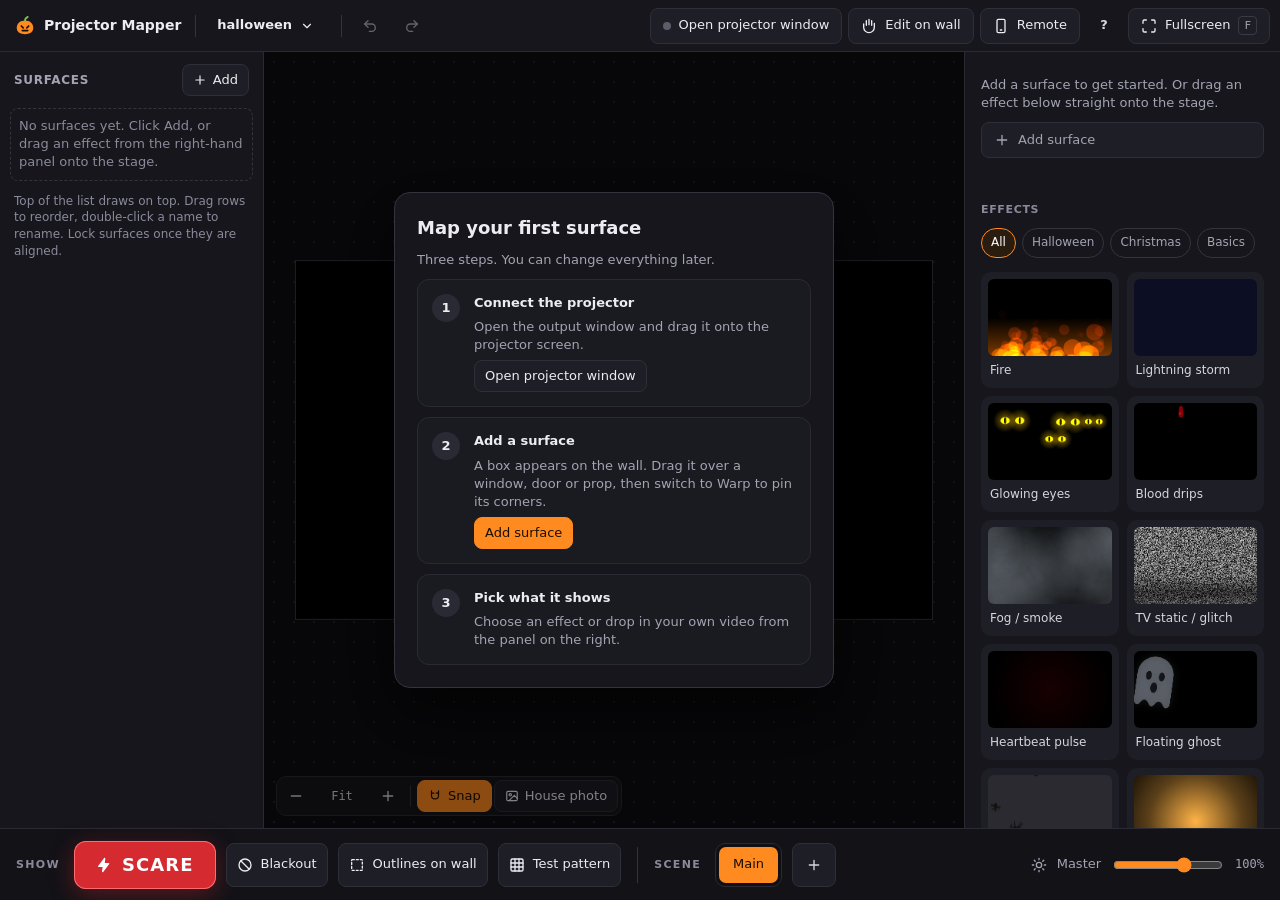
==== commit b75f66b1: "Add live video surfaces: cameras, capture devices and window capture A new Live content source puts " ====
--- a/index.html
+++ b/index.html
@@ -133,6 +133,7 @@
       </div>
     </div>
     <div id="readout" class="readout mono" hidden></div>
+    <div id="liveNote" class="livenote" hidden><span class="dot"></span><span id="liveNoteText"></span><button id="liveNoteBtn" class="btn sm on">Start</button></div>
 
     <div id="fsPill" class="fspill">
       <button id="fsExit" class="btn"><svg class="i"><use href="#i-min"/></svg>Exit<kbd>Esc</kbd></button>
--- a/css/style.css
+++ b/css/style.css
@@ -198,6 +198,15 @@
 .empty-ins { padding: 24px 16px; color: var(--dim); display: flex; flex-direction: column; gap: 10px; }
 .medianote { color: var(--faint); font-size: 12px; }
 
+/* live video */
+.livestat { display: flex; align-items: center; gap: 10px; padding: 8px 8px 8px 12px; border-radius: 10px; background: #1a1a21; border: 1px solid var(--line); }
+.livestat > span:nth-child(2) { flex: 1; }
+.dot { width: 8px; height: 8px; border-radius: 4px; background: #6f6f7e; flex: none; }
+.livestat.live .dot, .livenote.live .dot { background: #ff4d4f; box-shadow: 0 0 8px #ff4d4f; }
+.livestat.error .dot, .livestat.ended .dot { background: #ffb020; }
+.livenote { position: absolute; left: 50%; top: 12px; transform: translateX(-50%); z-index: 12; display: flex; align-items: center; gap: 10px; padding: 6px 6px 6px 12px; border-radius: 10px; background: var(--raised); border: 1px solid var(--line2); box-shadow: 0 10px 30px rgba(0,0,0,.5); max-width: calc(100% - 24px); }
+body.focus .livenote { top: 64px; }
+
 /* modal, toast, drop */
 .modal { position: fixed; inset: 0; z-index: 60; display: flex; align-items: center; justify-content: center; background: rgba(0,0,0,.6); }
 .modal[hidden] { display: none; }
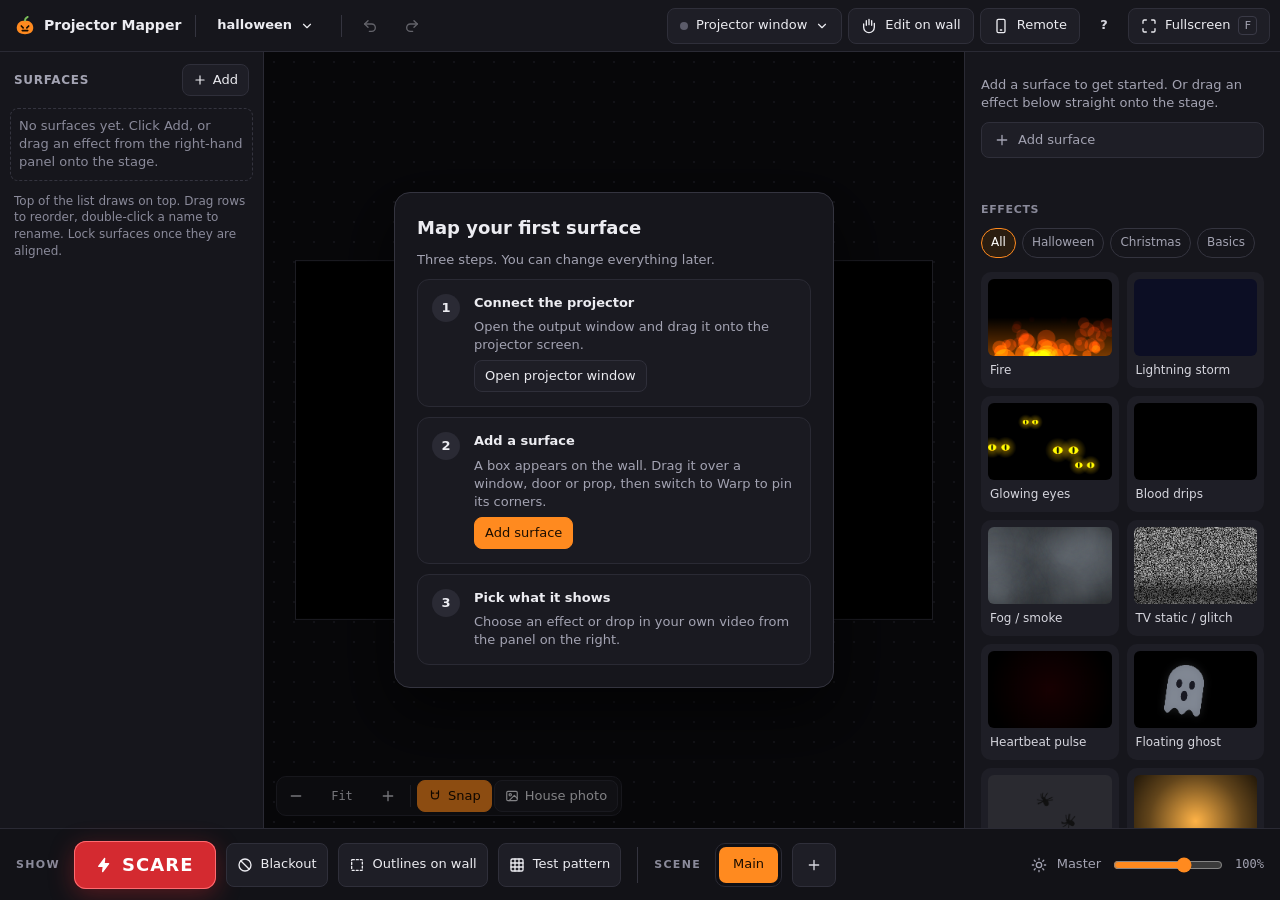
==== commit a77e5983: "Let the projector window run on a different computer The editor and projector window used to talk on" ====
--- a/index.html
+++ b/index.html
@@ -64,7 +64,18 @@
   <button id="btnUndo" class="icon" aria-label="Undo" title="Undo · Ctrl+Z"><svg class="i"><use href="#i-undo"/></svg></button>
   <button id="btnRedo" class="icon" aria-label="Redo" title="Redo · Ctrl+Shift+Z"><svg class="i"><use href="#i-redo"/></svg></button>
   <div class="spacer"></div>
-  <button id="btnOutput" class="btn outpill" title="Open or focus the projector window"><span class="dot"></span><span id="outStatus">Open projector window</span></button>
+  <div class="menu-wrap">
+    <button id="btnOutput" class="btn outpill" aria-haspopup="true" aria-expanded="false" title="Projector window on this or another computer"><span class="dot"></span><span id="outStatus">Projector window</span><svg class="i sm"><use href="#i-chev"/></svg></button>
+    <div id="outMenu" class="popover right" hidden>
+      <div class="ptitle">Projector window</div>
+      <button id="outOpenLocal" class="btn on">Open on this computer</button>
+      <p class="dim">Or run it on the computer plugged into the projector. On the same network, open this in its browser:</p>
+      <code id="outUrl" class="bigcode">…</code>
+      <p class="dim small">It gets the show from this editor and keeps it if the editor closes. Scares, scenes and Edit on wall work from here as usual.</p>
+      <div class="msub">Connected</div>
+      <div id="outList" class="mlist"></div>
+    </div>
+  </div>
   <button id="btnWall" class="btn" aria-pressed="false" title="Show handles on the projector and drag them there, while looking at the real object"><svg class="i"><use href="#i-hand"/></svg>Edit on wall</button>
   <div class="menu-wrap">
     <button id="btnRemote" class="btn" aria-haspopup="true" aria-expanded="false"><svg class="i"><use href="#i-phone"/></svg>Remote</button>
--- a/css/style.css
+++ b/css/style.css
@@ -61,6 +61,8 @@
 .msub { font-size: 11px; font-weight: 600; letter-spacing: .06em; text-transform: uppercase; color: var(--faint); margin-top: 4px; padding: 0 2px; }
 .mlist { display: flex; flex-direction: column; max-height: 220px; overflow: auto; }
 .mlist .empty { color: var(--faint); padding: 6px 10px; }
+.outrow { padding: 6px 10px; color: var(--text); }
+#outMenu { width: 340px; }
 .mrow { display: flex; gap: 8px; flex-wrap: wrap; }
 .mrow.end { justify-content: flex-end; }
 .bigcode { display: block; padding: 10px; font-size: 13px; color: var(--accent); user-select: all; word-break: break-all; }
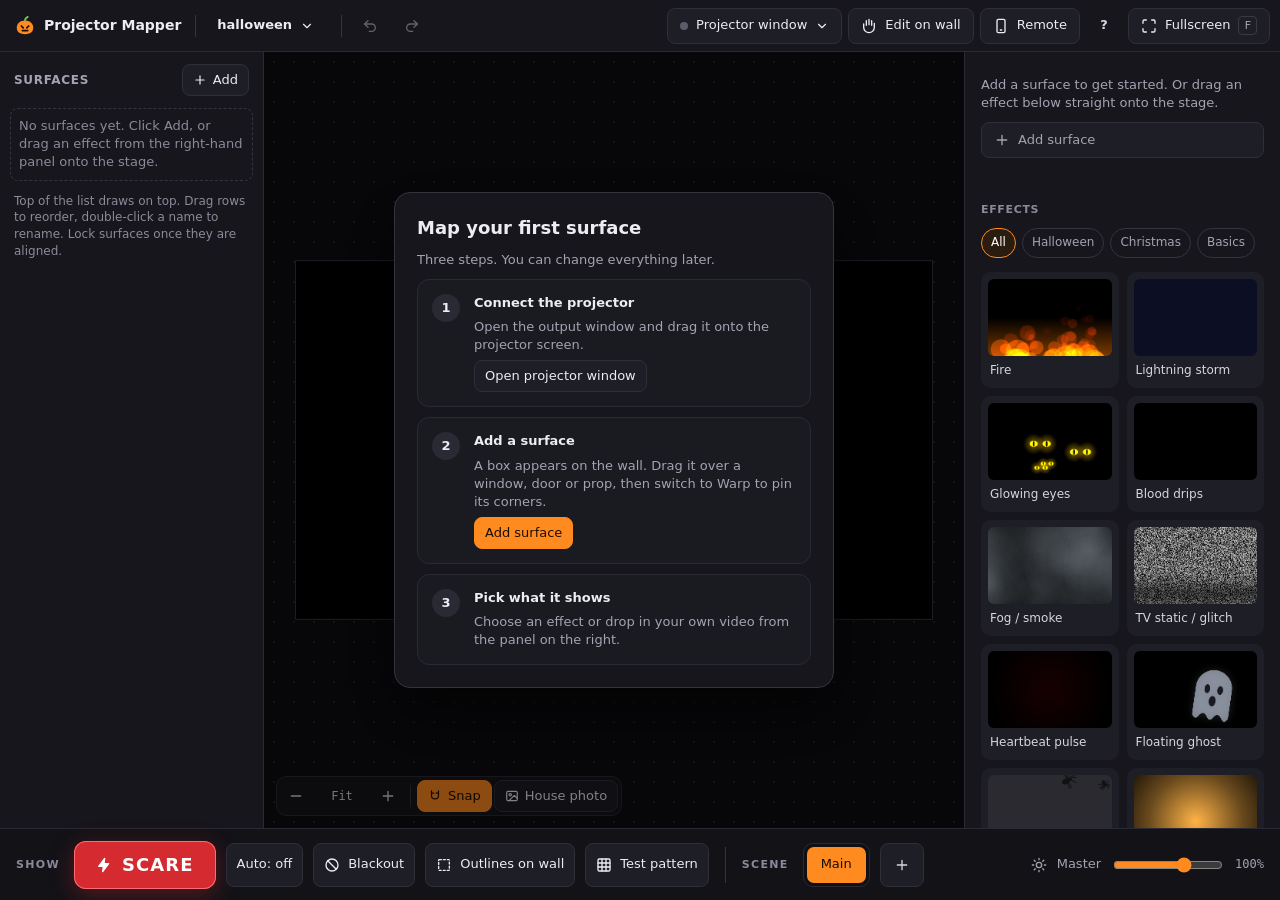
==== commit cd3fc2c4: "Add a Christmas show designed for a real house New effects built for the architecture rather than pi" ====
--- a/index.html
+++ b/index.html
@@ -138,6 +138,7 @@
           <p class="dim small">A photo of the house shown dimmed on this stage only, never on the projector. Take it from where the projector stands.</p>
           <div class="mrow"><button id="refChoose" class="btn sm"><svg class="i sm"><use href="#i-upload"/></svg>Choose photo</button><button id="refCam" class="btn sm">Use webcam</button></div>
           <label class="check"><input id="refShow" type="checkbox"> Show on stage</label>
+          <label class="check"><input id="refNight" type="checkbox"> Night preview: see the projection on the house</label>
           <label class="pfield">Opacity<input id="refOpacity" type="range" min="0.05" max="1" step="0.05"></label>
           <button id="refRemove" class="mi danger-text">Remove photo</button>
         </div>
@@ -157,7 +158,7 @@
       <span id="fsSel" class="mono dim fssel"></span>
       <span class="vsep"></span>
       <button id="fsBlack" class="btn" aria-pressed="false">Blackout</button>
-      <button id="fsScare" class="scare sm"><svg class="i"><use href="#i-zap"/></svg>SCARE</button>
+      <button id="fsScare" class="scare sm"><svg class="i"><use href="#i-zap"/></svg><span id="fsScareLabel">SCARE</span></button>
     </div>
     <div id="fsHint" class="fshint">Click empty space for a clean preview · move to the top edge for the toolbar · Esc exits</div>
   </section>
@@ -167,7 +168,8 @@
 
 <footer class="showbar">
   <span class="showlabel">SHOW</span>
-  <button id="btnScare" class="scare" title="Fire every surface's scare · Space"><svg class="i"><use href="#i-zap"/></svg>SCARE<kbd>Space</kbd></button>
+  <button id="btnScare" class="scare" title="Fire every surface's scare / show moment · Space"><svg class="i"><use href="#i-zap"/></svg><span id="scareLabel">SCARE</span><kbd>Space</kbd></button>
+  <button id="btnAuto" class="btn tall" title="Run the show automatically every few minutes"><span id="autoLabel">Auto: off</span></button>
   <button id="btnBlackout" class="btn tall" aria-pressed="false"><svg class="i"><use href="#i-black"/></svg>Blackout<kbd>B</kbd></button>
   <button id="btnOutlines" class="btn tall" aria-pressed="false"><svg class="i"><use href="#i-outline"/></svg>Outlines on wall<kbd>O</kbd></button>
   <button id="btnTest" class="btn tall" aria-pressed="false"><svg class="i"><use href="#i-grid"/></svg>Test pattern<kbd>T</kbd></button>
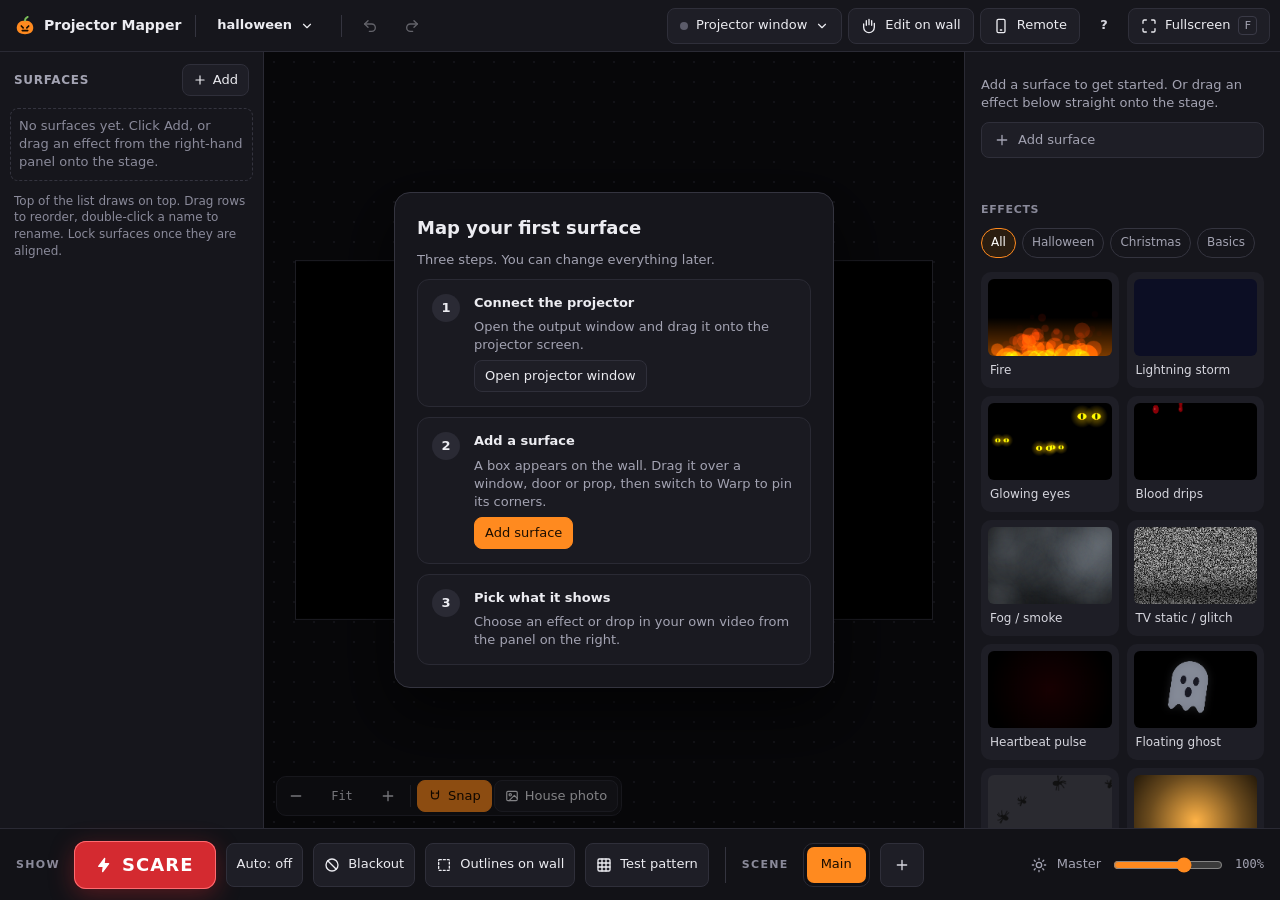
==== commit 4d2c419b: "Make the editor work on phones At 820 px and below: - The stage takes the full width with tighter ma" ====
--- a/index.html
+++ b/index.html
@@ -2,7 +2,7 @@
 <html lang="en">
 <head>
 <meta charset="utf-8">
-<meta name="viewport" content="width=device-width, initial-scale=1">
+<meta name="viewport" content="width=device-width, initial-scale=1, viewport-fit=cover">
 <title>Projector Mapper</title>
 <link rel="icon" href="data:,">
 <link rel="stylesheet" href="css/style.css">
@@ -38,6 +38,8 @@
     <symbol id="i-projector" viewBox="0 0 24 24"><rect x="2" y="7" width="20" height="10" rx="2"/><circle cx="16" cy="12" r="2.5"/><path d="M6 17v2M18 17v2"/></symbol>
     <symbol id="i-hand" viewBox="0 0 24 24"><path d="M12 2v8M8 4v7M16 4v7M4 9v5a8 8 0 0 0 16 0V8"/></symbol>
     <symbol id="i-upload" viewBox="0 0 24 24"><path d="M12 16V4M7 9l5-5 5 5M4 20h16"/></symbol>
+    <symbol id="i-layers" viewBox="0 0 24 24"><path d="m12 3 9 5-9 5-9-5z"/><path d="m3 13 9 5 9-5"/></symbol>
+    <symbol id="i-edit" viewBox="0 0 24 24"><path d="M4 20h4L19 9l-4-4L4 16z"/><path d="m14 6 4 4"/></symbol>
     <symbol id="i-grip" viewBox="0 0 24 24"><circle cx="9" cy="6" r="1"/><circle cx="15" cy="6" r="1"/><circle cx="9" cy="12" r="1"/><circle cx="15" cy="12" r="1"/><circle cx="9" cy="18" r="1"/><circle cx="15" cy="18" r="1"/></symbol>
   </defs>
 </svg>
@@ -45,7 +47,7 @@
 <header class="topbar">
   <div class="brand">
     <svg class="logo" viewBox="0 0 24 24" aria-hidden="true"><path d="M12 6c5 0 9 3 9 8s-4 7-9 7-9-2-9-7 4-8 9-8z" fill="#ff8a1f"/><path d="M12 6c0-2 1-3 3-4" stroke="#7bbf5a" stroke-width="2" fill="none" stroke-linecap="round"/><path d="M8 12l2 2M16 12l-2 2M9 17h6" stroke="#1a0d00" stroke-width="1.8" stroke-linecap="round"/></svg>
-    <span>Projector Mapper</span>
+    <span class="lbl">Projector Mapper</span>
   </div>
   <span class="vsep"></span>
   <div class="menu-wrap">
@@ -76,9 +78,9 @@
       <div id="outList" class="mlist"></div>
     </div>
   </div>
-  <button id="btnWall" class="btn" aria-pressed="false" title="Show handles on the projector and drag them there, while looking at the real object"><svg class="i"><use href="#i-hand"/></svg>Edit on wall</button>
-  <div class="menu-wrap">
-    <button id="btnRemote" class="btn" aria-haspopup="true" aria-expanded="false"><svg class="i"><use href="#i-phone"/></svg>Remote</button>
+  <button id="btnWall" class="btn" aria-pressed="false" title="Show handles on the projector and drag them there, while looking at the real object"><svg class="i"><use href="#i-hand"/></svg><span class="lbl">Edit on wall</span></button>
+  <div class="menu-wrap">
+    <button id="btnRemote" class="btn" aria-haspopup="true" aria-expanded="false"><svg class="i"><use href="#i-phone"/></svg><span class="lbl">Remote</span></button>
     <div id="remoteMenu" class="popover right" hidden>
       <div class="ptitle">Phone remote</div>
       <p class="dim">On a phone on the same Wi‑Fi, open:</p>
@@ -87,7 +89,7 @@
     </div>
   </div>
   <button id="btnHelp" class="icon" aria-label="Keyboard shortcuts" title="Keyboard shortcuts · ?"><b>?</b></button>
-  <button id="btnFull" class="btn" title="Fullscreen editing · F"><svg class="i"><use href="#i-max"/></svg>Fullscreen<kbd>F</kbd></button>
+  <button id="btnFull" class="btn" title="Fullscreen editing · F"><svg class="i"><use href="#i-max"/></svg><span class="lbl">Fullscreen</span><kbd>F</kbd></button>
 </header>
 
 <main>
@@ -103,8 +105,8 @@
 
     <div id="ctxbar" class="ctxbar" hidden>
       <div class="seg">
-        <button data-mode="transform" title="Move, resize and rotate"><svg class="i"><use href="#i-resize"/></svg>Resize</button>
-        <button data-mode="warp" title="Corner-pin warp · W"><svg class="i"><use href="#i-warp"/></svg>Warp</button>
+        <button data-mode="transform" title="Move, resize and rotate" aria-label="Resize"><svg class="i"><use href="#i-resize"/></svg><span class="lbl">Resize</span></button>
+        <button data-mode="warp" title="Corner-pin warp · W" aria-label="Warp"><svg class="i"><use href="#i-warp"/></svg><span class="lbl">Warp</span></button>
       </div>
       <span class="vsep"></span>
       <button id="ctxContent" class="ghost" title="Change what this surface shows"><span id="ctxThumb" class="thumb"></span><span id="ctxLabel"></span><svg class="i sm"><use href="#i-chev"/></svg></button>
@@ -130,9 +132,9 @@
       <button id="zoomLabel" class="ghost mono" title="Fit to window · 0">Fit</button>
       <button id="zoomIn" class="icon" aria-label="Zoom in" title="Zoom in · +"><svg class="i"><use href="#i-plus"/></svg></button>
       <span class="vsep"></span>
-      <button id="btnSnap" class="btn sm on" aria-pressed="true" title="Snap to edges, centres and other surfaces (hold Ctrl/⌘ while dragging to ignore)"><svg class="i sm"><use href="#i-magnet"/></svg>Snap</button>
+      <button id="btnSnap" class="btn sm on" aria-pressed="true" title="Snap to edges, centres and other surfaces (hold Ctrl/⌘ while dragging to ignore)"><svg class="i sm"><use href="#i-magnet"/></svg><span class="lbl">Snap</span></button>
       <div class="menu-wrap">
-        <button id="btnRef" class="btn sm" aria-haspopup="true" aria-expanded="false" title="Trace over a photo of the real object"><svg class="i sm"><use href="#i-image"/></svg>House photo</button>
+        <button id="btnRef" class="btn sm" aria-haspopup="true" aria-expanded="false" title="Trace over a photo of the real object"><svg class="i sm"><use href="#i-image"/></svg><span class="lbl">House photo</span></button>
         <div id="refMenu" class="popover up" hidden>
           <div class="ptitle">Tracing photo</div>
           <p class="dim small">A photo of the house shown dimmed on this stage only, never on the projector. Take it from where the projector stands.</p>
@@ -166,15 +168,21 @@
   <aside class="panel right" id="inspector" aria-label="Inspector"></aside>
 </main>
 
+<nav class="mobnav" aria-label="Panels">
+  <button id="mobLayers" class="mobtab" aria-pressed="false"><svg class="i"><use href="#i-layers"/></svg>Surfaces</button>
+  <button id="mobStage" class="mobtab" aria-pressed="true"><svg class="i"><use href="#i-projector"/></svg>Stage</button>
+  <button id="mobEdit" class="mobtab" aria-pressed="false"><svg class="i"><use href="#i-edit"/></svg>Edit</button>
+</nav>
+
 <footer class="showbar">
   <span class="showlabel">SHOW</span>
   <button id="btnScare" class="scare" title="Fire every surface's scare / show moment · Space"><svg class="i"><use href="#i-zap"/></svg><span id="scareLabel">SCARE</span><kbd>Space</kbd></button>
   <button id="btnAuto" class="btn tall" title="Run the show automatically every few minutes"><span id="autoLabel">Auto: off</span></button>
-  <button id="btnBlackout" class="btn tall" aria-pressed="false"><svg class="i"><use href="#i-black"/></svg>Blackout<kbd>B</kbd></button>
-  <button id="btnOutlines" class="btn tall" aria-pressed="false"><svg class="i"><use href="#i-outline"/></svg>Outlines on wall<kbd>O</kbd></button>
-  <button id="btnTest" class="btn tall" aria-pressed="false"><svg class="i"><use href="#i-grid"/></svg>Test pattern<kbd>T</kbd></button>
+  <button id="btnBlackout" class="btn tall" aria-pressed="false"><svg class="i"><use href="#i-black"/></svg><span class="lbl">Blackout</span><kbd>B</kbd></button>
+  <button id="btnOutlines" class="btn tall" aria-pressed="false"><svg class="i"><use href="#i-outline"/></svg><span class="lbl">Outlines on wall</span><kbd>O</kbd></button>
+  <button id="btnTest" class="btn tall" aria-pressed="false"><svg class="i"><use href="#i-grid"/></svg><span class="lbl">Test pattern</span><kbd>T</kbd></button>
   <span class="vsep tall"></span>
-  <span class="showlabel">SCENE</span>
+  <span class="showlabel lbl">SCENE</span>
   <div id="sceneTabs" class="scenetabs" role="group" aria-label="Scenes"></div>
   <div class="menu-wrap">
     <button id="btnScene" class="icon tall" aria-label="Scene options and new scene" title="Rename, delete or add scenes" aria-haspopup="true" aria-expanded="false"><svg class="i"><use href="#i-plus"/></svg></button>
@@ -191,7 +199,7 @@
   </div>
   <div class="spacer"></div>
   <svg class="i dim" aria-hidden="true"><use href="#i-sun"/></svg>
-  <label for="master" class="dim">Master</label>
+  <label for="master" class="dim lbl">Master</label>
   <input type="range" id="master" min="0" max="1.5" step="0.01" value="1">
   <span id="masterVal" class="mono dim small">100%</span>
 </footer>
--- a/css/style.css
+++ b/css/style.css
@@ -235,3 +235,68 @@
   #btnWall, #btnRemote { padding: 0 8px; }
   .brand span { display: none; }
 }
+
+/* ---------------------------------------------------------------- phones & small tablets
+   The stage gets the full width; Surfaces and Edit become bottom sheets opened from a
+   tab bar; the top bar and show bar shrink to icons; popovers pin to the screen. */
+.mobnav { display: none; }
+@media (max-width: 820px) {
+  :root { --nav-h: 52px; --show-h: 60px; --sheet-h: min(48vh, 420px); }
+  html, body { height: 100%; }
+  body { height: 100vh; height: 100dvh; }
+  .lbl, .topbar kbd, .showbar kbd, #saveStatus { display: none !important; }
+
+  .topbar { height: 48px; gap: 2px; padding: 0 6px; overflow-x: auto; scrollbar-width: none; }
+  .topbar::-webkit-scrollbar { display: none; }
+  .topbar .vsep { display: none; }
+  .topbar .btn { padding: 0 9px; }
+  #projTitle { max-width: 34vw; overflow: hidden; text-overflow: ellipsis; white-space: nowrap; display: inline-block; }
+  #outStatus { display: none; }
+  #btnRedo { display: none; }
+
+  main { position: relative; transition: padding-bottom .2s; }
+  body.sheet-open main { padding-bottom: var(--sheet-h); }
+  .panel.left, .panel.right {
+    position: fixed; left: 0; right: 0; width: auto; z-index: 30;
+    bottom: calc(var(--nav-h) + var(--show-h) + env(safe-area-inset-bottom));
+    height: var(--sheet-h); border: 0; border-top: 1px solid var(--line2); border-radius: 14px 14px 0 0;
+    box-shadow: 0 -12px 30px rgba(0,0,0,.5);
+    transform: translateY(calc(100% + var(--nav-h) + var(--show-h) + 40px)); transition: transform .22s ease;
+  }
+  body.sheet-layers .panel.left, body.sheet-edit .panel.right { transform: none; }
+  .panel.left .hint { display: none; }
+
+  .mobnav { display: flex; height: var(--nav-h); flex: none; background: var(--panel); border-top: 1px solid var(--line); z-index: 31; }
+  .mobtab { flex: 1; display: flex; flex-direction: column; align-items: center; justify-content: center; gap: 2px; border: 0; background: transparent; color: var(--dim); font-size: 11px; font-weight: 500; }
+  .mobtab[aria-pressed="true"] { color: var(--accent); }
+
+  .showbar { height: calc(var(--show-h) + env(safe-area-inset-bottom)); padding: 0 8px env(safe-area-inset-bottom); gap: 6px; overflow-x: auto; scrollbar-width: none; }
+  .showbar::-webkit-scrollbar { display: none; }
+  .showbar .btn.tall { height: 44px; padding: 0 11px; }
+  .showbar .vsep.tall { margin: 0 2px; }
+  .scare { height: 44px; padding: 0 16px; font-size: 16px; flex: none; }
+  #btnAuto { flex: none; }
+  .scenetabs { max-width: none; flex: none; }
+  #master { width: 90px; flex: none; }
+  #masterVal { display: none; }
+  .showlabel:not(.lbl) { display: none; }
+
+  .stagectl { left: 8px; bottom: 8px; }
+  .readout { display: none !important; }
+  .ctxbar { max-width: calc(100% - 16px); overflow-x: auto; }
+  .ctxbar .seg button { padding: 0 9px; }
+  #ctxLabel { display: none; }
+  body.sheet-open .stagectl, body.sheet-open .ctxbar { display: none !important; }
+
+  /* popovers pin to the screen instead of hanging off a button */
+  .popover { position: fixed; left: 8px !important; right: 8px !important; top: 54px; bottom: auto; min-width: 0; width: auto !important; max-height: calc(100dvh - 140px); overflow-y: auto; }
+  .popover.up { top: auto; bottom: calc(var(--nav-h) + var(--show-h) + 8px); }
+
+  body.focus .fspill { flex-wrap: wrap; justify-content: center; max-width: calc(100% - 16px); }
+  body.focus .fssel { display: none; }
+  body.focus .fshint { display: none; }
+  body.focus .mobnav { display: none; }
+  #toast { top: 56px; max-width: calc(100% - 24px); }
+  .frcard { padding: 16px; }
+  .icon { width: 40px; height: 40px; }
+}
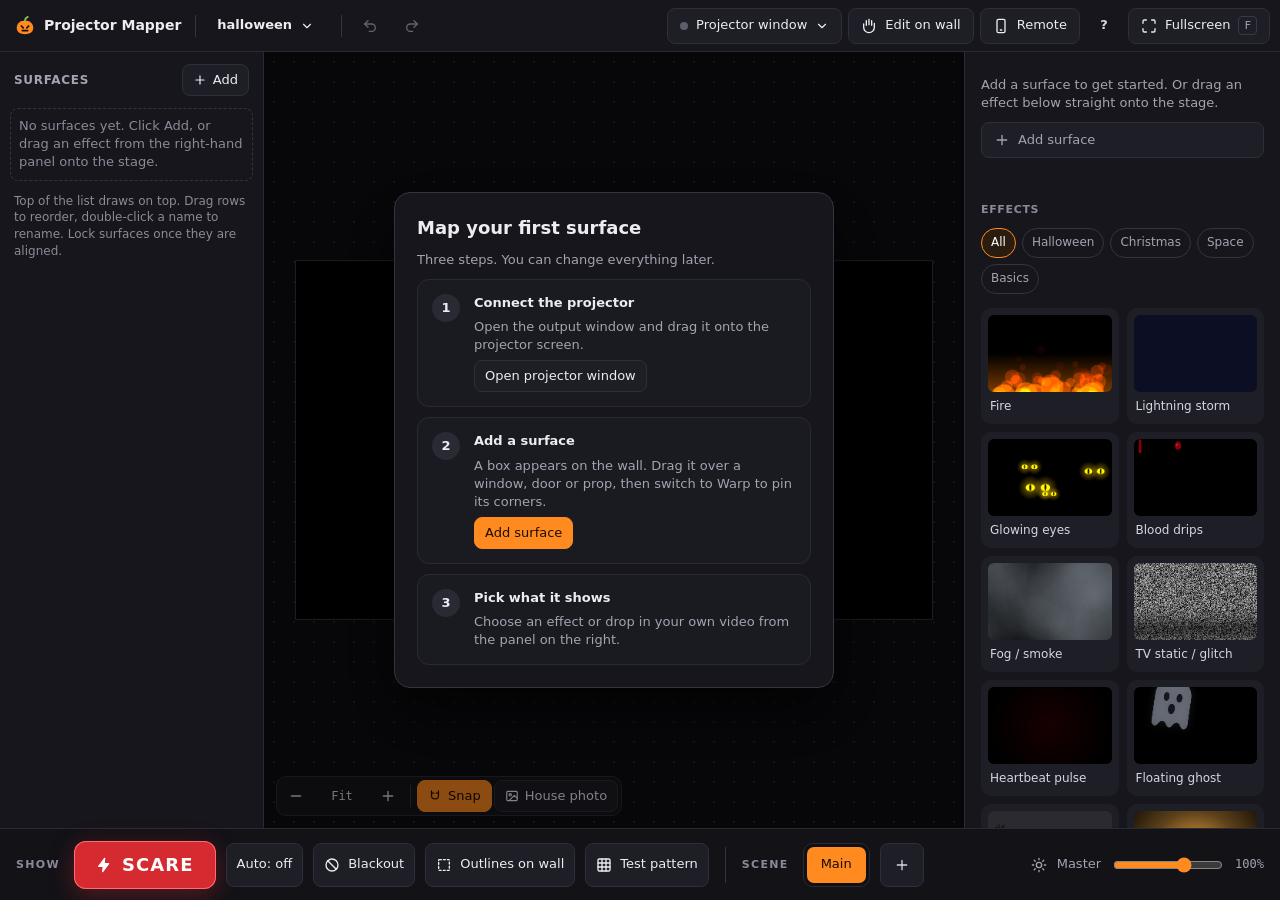
==== commit 32d79470: "Add a Space theme with detailed astronomy effects Fourteen new effects under a Space filter chip, pl" ====
--- a/index.html
+++ b/index.html
@@ -192,6 +192,7 @@
       <div class="msub">Add a scene</div>
       <button class="mi" data-new="christmas"><span>Christmas starter</span><span class="dim small">snow, lights, candy canes</span></button>
       <button class="mi" data-new="halloween"><span>Halloween starter</span><span class="dim small">eyes, fog, shadows</span></button>
+      <button class="mi" data-new="space"><span>Space starter</span><span class="dim small">planets, galaxies, a launch</span></button>
       <button class="mi" data-new="copy"><span>Copy of this scene</span></button>
       <button class="mi" data-new="blank"><span>Blank</span><span class="dim small">everything off</span></button>
       <p class="dim small">Scenes share your surfaces and alignment. Each one has its own content and scares, so one mapped house can run several shows.</p>
